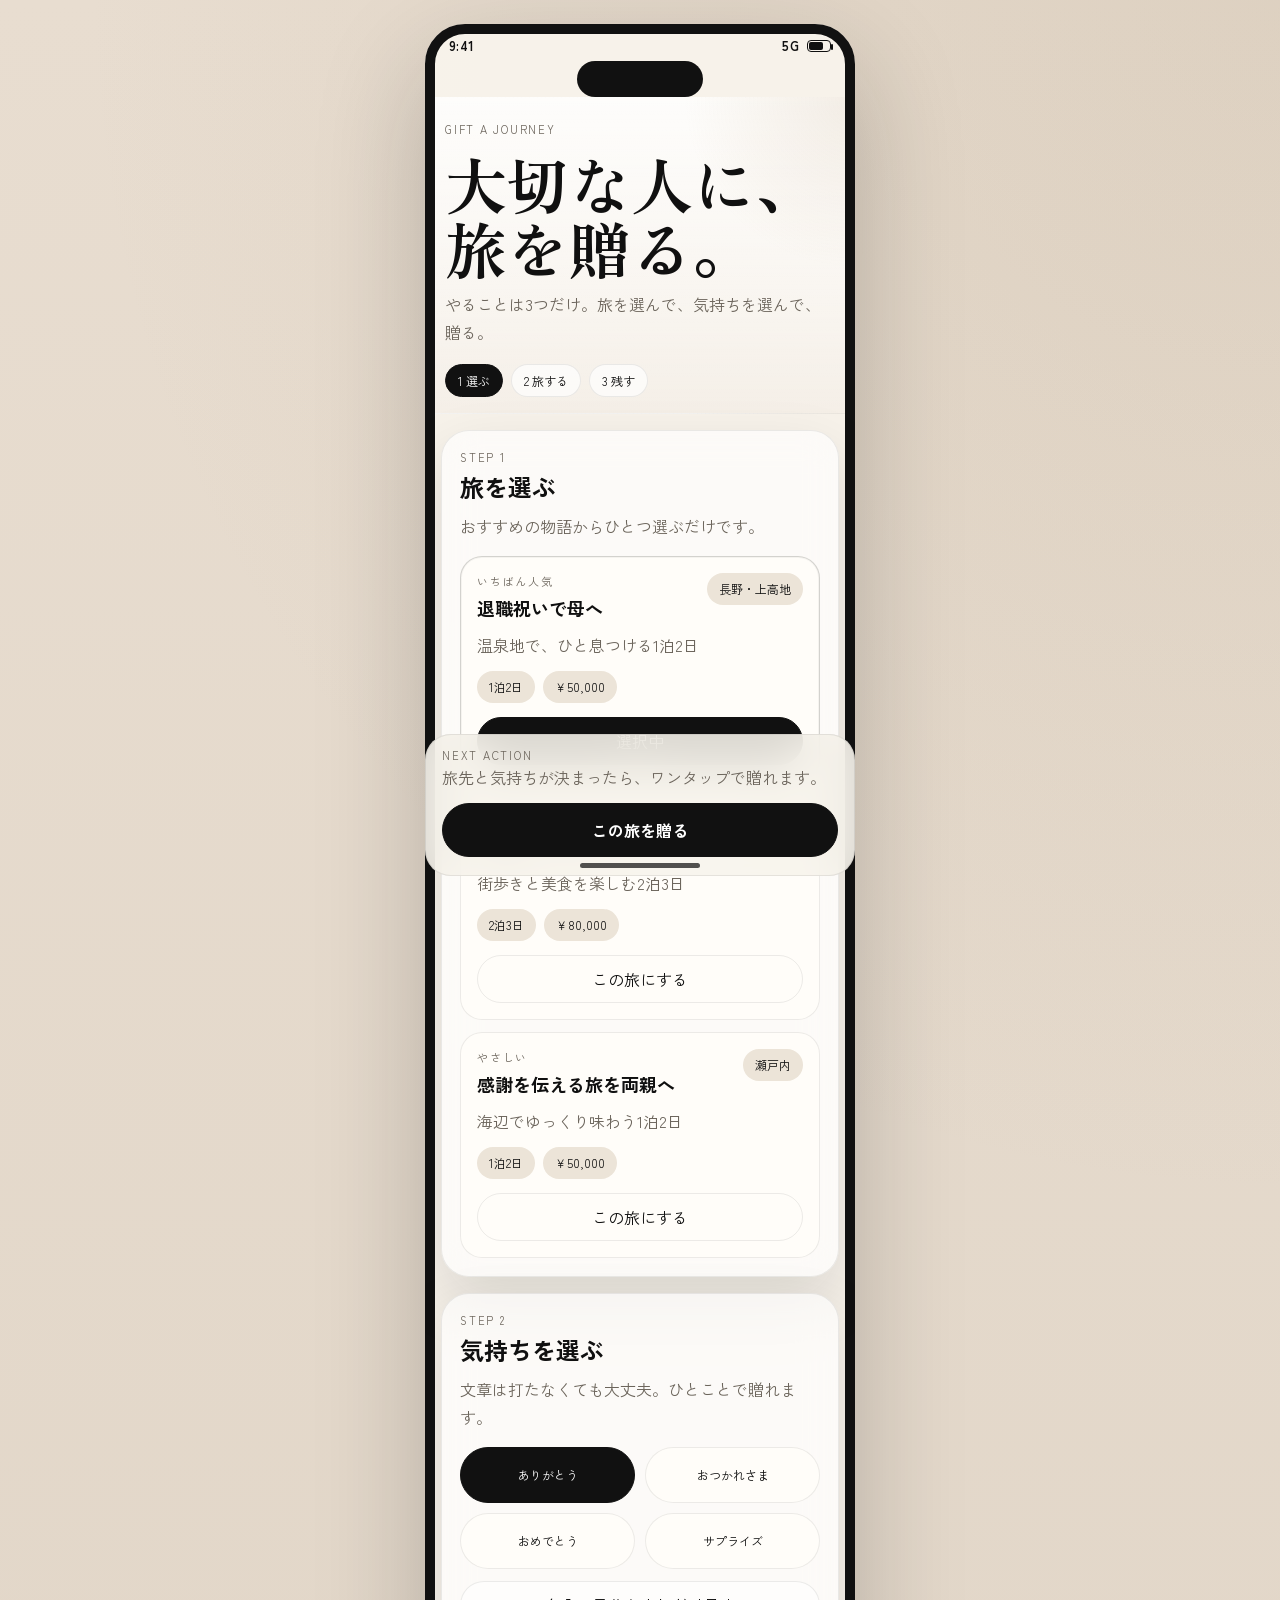
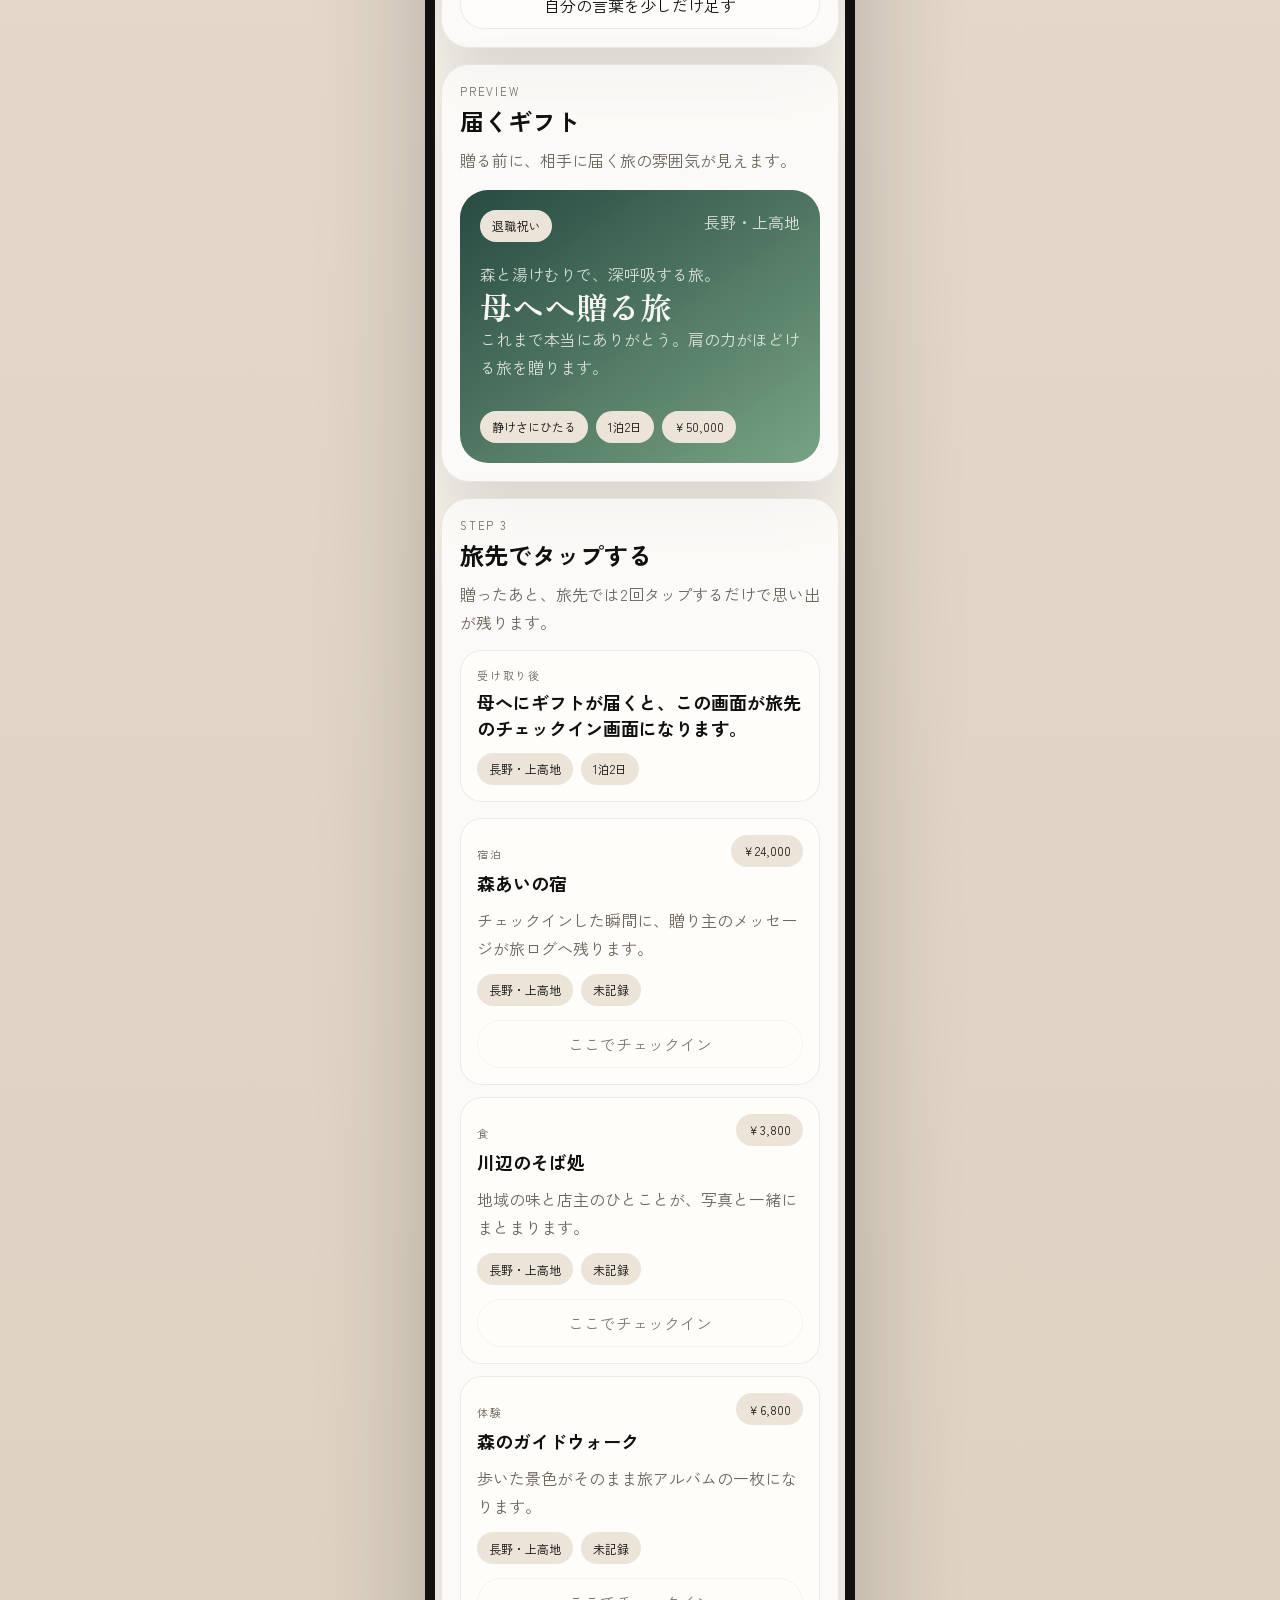
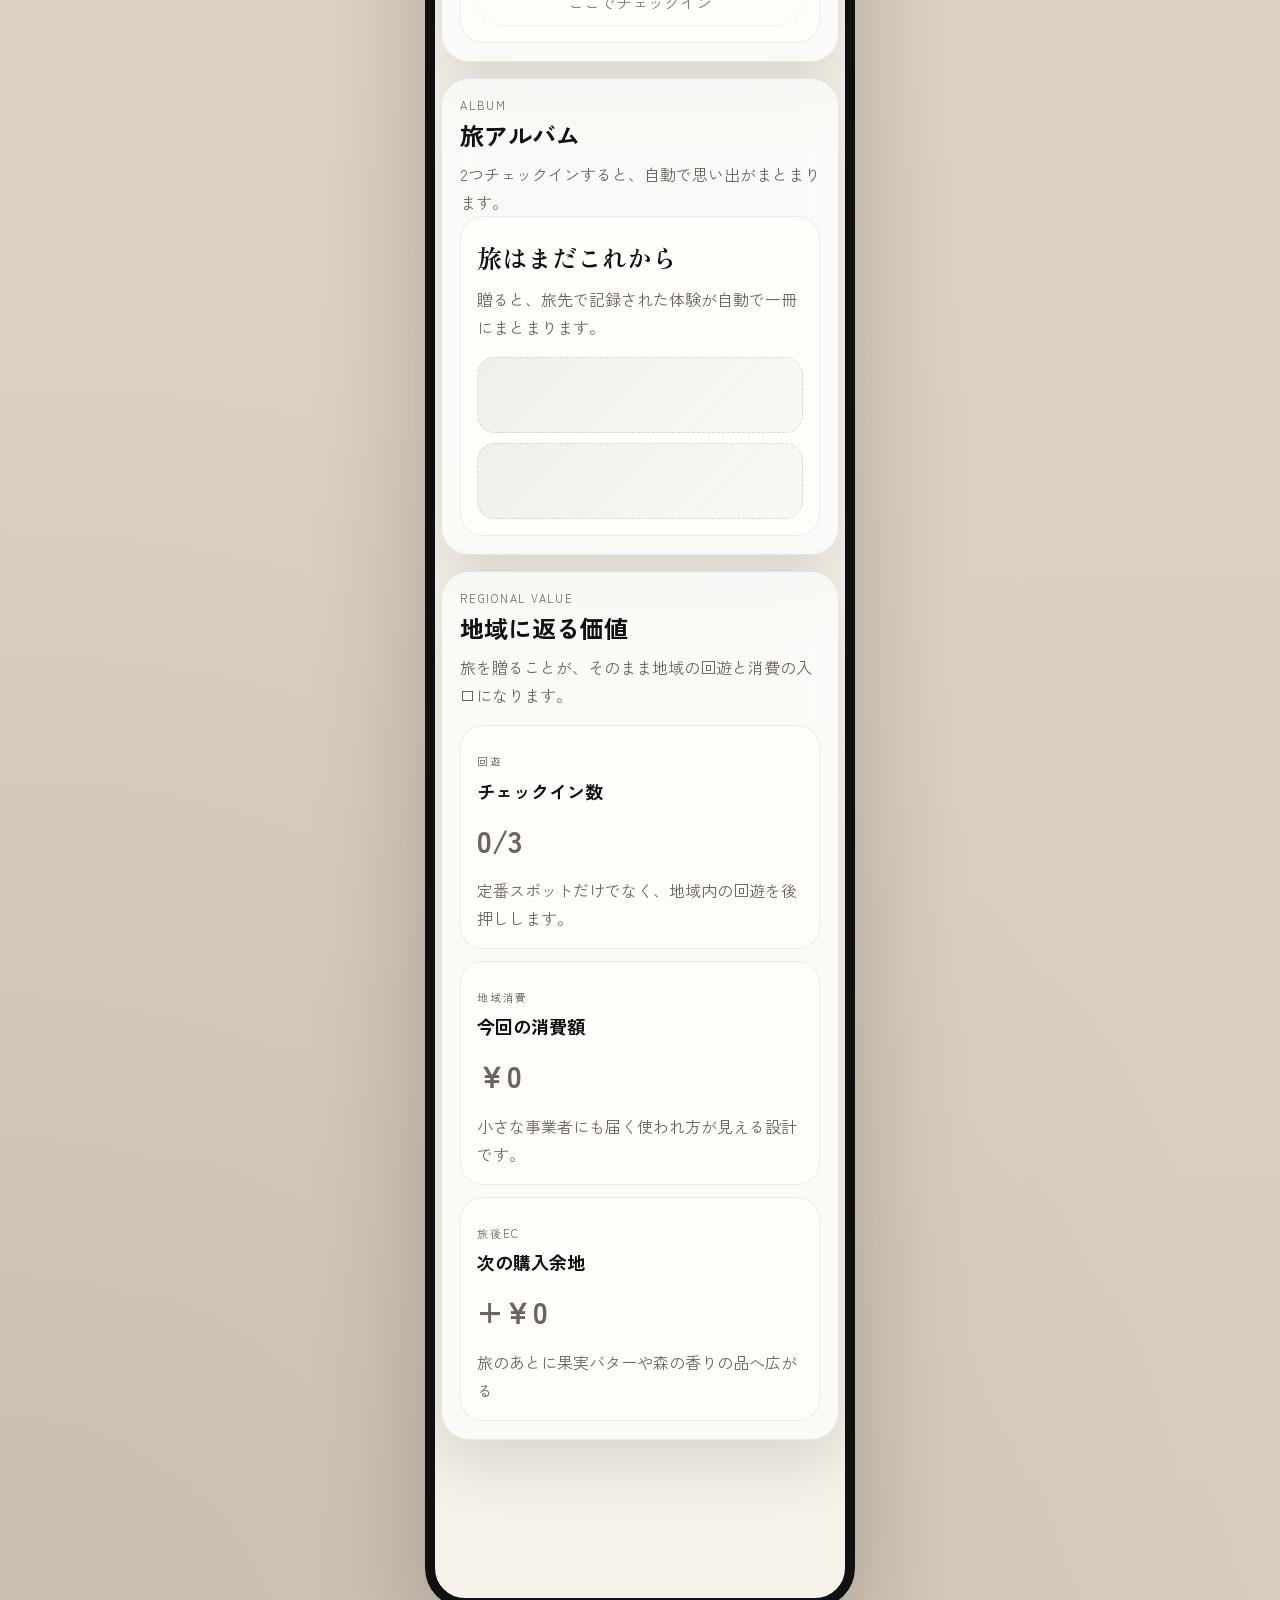
==== index.html @ 123d0a67 "Initial Tabiroku mobile mock" ====
<!DOCTYPE html>
<html lang="ja">
<head>
  <meta charset="UTF-8">
  <meta name="viewport" content="width=device-width, initial-scale=1, viewport-fit=cover">
  <meta name="description" content="旅録は、大切な人に旅を贈って、その体験を記録として残せるモバイルアプリです。">
  <title>旅録</title>
  <link rel="preconnect" href="https://fonts.googleapis.com">
  <link rel="preconnect" href="https://fonts.gstatic.com" crossorigin>
  <link href="https://fonts.googleapis.com/css2?family=Zen+Kaku+Gothic+New:wght@400;500;700&family=Zen+Old+Mincho:wght@500;700&display=swap" rel="stylesheet">
  <link rel="stylesheet" href="styles.css">
</head>
<body>
  <div class="phone-frame">
    <div class="phone-shell">
      <div class="status-bar" aria-hidden="true">
        <span class="status-time">9:41</span>
        <div class="status-icons">
          <span>5G</span>
          <span class="battery"><i></i></span>
        </div>
      </div>
      <div class="dynamic-island" aria-hidden="true"></div>

      <header class="hero-panel">
        <p class="eyebrow">Gift a Journey</p>
        <h1>大切な人に、<br>旅を贈る。</h1>
        <p class="hero-copy">やることは3つだけ。旅を選んで、気持ちを選んで、贈る。</p>
        <div class="hero-steps" aria-label="旅録の流れ">
          <span class="step-pill active" id="stepGift">1 選ぶ</span>
          <span class="step-pill" id="stepTravel">2 旅する</span>
          <span class="step-pill" id="stepAfter">3 残す</span>
        </div>
      </header>

      <main class="app-main">
        <section class="surface-card">
          <div class="section-head">
            <p class="section-label">STEP 1</p>
            <h2>旅を選ぶ</h2>
            <p class="section-copy">おすすめの物語からひとつ選ぶだけです。</p>
          </div>
          <div class="scenario-list" id="scenarioList"></div>
        </section>

        <section class="surface-card">
          <div class="section-head">
            <p class="section-label">STEP 2</p>
            <h2>気持ちを選ぶ</h2>
            <p class="section-copy">文章は打たなくても大丈夫。ひとことで贈れます。</p>
          </div>
          <div class="tone-grid" id="toneList"></div>
          <button class="text-button" id="toggleCustomMessage" type="button">自分の言葉を少しだけ足す</button>
          <label class="custom-message hidden" id="customMessageField">
            <span class="field-label">任意のひとこと</span>
            <input id="customMessage" type="text" maxlength="40" placeholder="例: 次は一緒に行こうね">
          </label>
        </section>

        <section class="surface-card preview-card">
          <div class="section-head">
            <p class="section-label">PREVIEW</p>
            <h2>届くギフト</h2>
            <p class="section-copy">贈る前に、相手に届く旅の雰囲気が見えます。</p>
          </div>
          <article class="gift-card" id="giftCard" aria-live="polite"></article>
        </section>

        <section class="surface-card" id="journeyPanel">
          <div class="section-head">
            <p class="section-label">STEP 3</p>
            <h2>旅先でタップする</h2>
            <p class="section-copy" id="journeySummary"></p>
          </div>
          <div class="journey-banner" id="journeyBanner"></div>
          <div class="stop-list" id="stopList"></div>
        </section>

        <section class="surface-card">
          <div class="section-head">
            <p class="section-label">ALBUM</p>
            <h2>旅アルバム</h2>
            <p class="section-copy">2つチェックインすると、自動で思い出がまとまります。</p>
          </div>
          <div id="albumPanel"></div>
        </section>

        <section class="surface-card" id="impactPanel">
          <div class="section-head">
            <p class="section-label">REGIONAL VALUE</p>
            <h2>地域に返る価値</h2>
            <p class="section-copy" id="impactNote"></p>
          </div>
          <div class="metric-list" id="metricList"></div>
        </section>
      </main>

      <footer class="action-sheet">
        <div class="action-copy">
          <p class="sticky-label">Next Action</p>
          <p class="sticky-text" id="stickyText"></p>
        </div>
        <button class="primary-button" id="primaryAction" type="button"></button>
      </footer>
      <div class="home-indicator" aria-hidden="true"></div>
    </div>
  </div>

  <div class="toast" id="toast" aria-live="polite"></div>

  <div class="celebration" id="celebration" aria-hidden="true">
    <article class="celebration-card">
      <p class="section-label">COMPLETE</p>
      <h2 id="celebrationTitle"></h2>
      <p id="celebrationText"></p>
    </article>
  </div>

  <script src="app.js"></script>
</body>
</html>
---- styles.css ----
:root {
  --bg-top: #e8ddd0;
  --bg-bottom: #d8ccbc;
  --paper: #f7f2ea;
  --paper-strong: #fffdf9;
  --ink: #101010;
  --muted: #6c655c;
  --line: rgba(16, 16, 16, 0.08);
  --line-strong: rgba(16, 16, 16, 0.18);
  --accent: #111111;
  --accent-soft: #ece4d8;
  --success: #638267;
  --success-soft: #dce8db;
  --shadow: 0 24px 60px rgba(16, 16, 16, 0.12);
}

* {
  box-sizing: border-box;
}

html {
  background: linear-gradient(180deg, var(--bg-top), var(--bg-bottom));
}

body {
  margin: 0;
  min-height: 100vh;
  font-family: "Zen Kaku Gothic New", sans-serif;
  color: var(--ink);
  background:
    radial-gradient(circle at top right, rgba(167, 146, 115, 0.16), transparent 24%),
    radial-gradient(circle at bottom left, rgba(17, 17, 17, 0.08), transparent 26%),
    linear-gradient(180deg, var(--bg-top), var(--bg-bottom));
}

button,
input {
  font: inherit;
}

button {
  cursor: pointer;
}

.phone-frame {
  width: min(100%, 430px);
  margin: 0 auto;
  min-height: 100vh;
}

.phone-shell {
  position: relative;
  min-height: 100vh;
  overflow: hidden;
  background: rgba(248, 244, 236, 0.96);
}

.status-bar {
  display: flex;
  justify-content: space-between;
  align-items: center;
  padding: calc(12px + env(safe-area-inset-top)) 24px 0;
  font-size: 13px;
  font-weight: 700;
  letter-spacing: 0.02em;
}

.status-icons {
  display: flex;
  align-items: center;
  gap: 8px;
}

.battery {
  position: relative;
  display: inline-block;
  width: 24px;
  height: 12px;
  padding: 1px;
  border: 1.4px solid currentColor;
  border-radius: 4px;
}

.battery::after {
  content: "";
  position: absolute;
  top: 3px;
  right: -3px;
  width: 2px;
  height: 6px;
  border-radius: 1px;
  background: currentColor;
}

.battery i {
  display: block;
  width: 70%;
  height: 100%;
  border-radius: 2px;
  background: currentColor;
}

.dynamic-island {
  width: 126px;
  height: 36px;
  margin: 6px auto 0;
  border-radius: 999px;
  background: #111111;
}

.hero-panel {
  padding: 24px 20px 16px;
  background:
    radial-gradient(circle at top right, rgba(195, 166, 127, 0.18), transparent 32%),
    linear-gradient(180deg, rgba(255, 255, 255, 0.82), rgba(255, 255, 255, 0.36)),
    linear-gradient(180deg, #f7f2e9, #efe6da);
  border-bottom: 1px solid rgba(16, 16, 16, 0.04);
}

.eyebrow,
.section-label,
.sticky-label {
  margin: 0;
  color: var(--muted);
  font-size: 11px;
  letter-spacing: 0.16em;
  text-transform: uppercase;
}

.hero-panel h1 {
  margin: 14px 0 10px;
  font-family: "Zen Old Mincho", serif;
  font-size: clamp(42px, 15vw, 62px);
  line-height: 1.04;
  font-weight: 700;
}

.hero-copy,
.section-copy,
.scenario-copy,
.card-note,
.card-message,
.journey-summary,
.stop-card p,
.album-copy,
.metric-card p,
.sticky-text,
#celebrationText {
  margin: 0;
  color: var(--muted);
  line-height: 1.75;
}

.hero-steps {
  display: flex;
  flex-wrap: wrap;
  gap: 8px;
  margin-top: 18px;
}

.step-pill,
.tag,
.tone-chip,
.card-chip,
.banner-chip {
  display: inline-flex;
  align-items: center;
  justify-content: center;
  min-height: 32px;
  padding: 7px 12px;
  border-radius: 999px;
  font-size: 12px;
}

.step-pill {
  background: rgba(255, 255, 255, 0.68);
  border: 1px solid var(--line);
}

.step-pill.active {
  color: #ffffff;
  background: var(--accent);
  border-color: var(--accent);
}

.app-main {
  display: grid;
  gap: 16px;
  padding: 16px 16px 168px;
}

.surface-card {
  padding: 18px;
  border-radius: 28px;
  background: rgba(255, 255, 255, 0.64);
  border: 1px solid var(--line);
  box-shadow: var(--shadow);
  backdrop-filter: blur(18px);
}

.section-head h2,
.celebration-card h2 {
  margin: 4px 0 0;
  font-size: 24px;
}

.section-copy {
  margin-top: 8px;
}

.scenario-list,
.stop-list,
.metric-list {
  display: grid;
  gap: 12px;
  margin-top: 16px;
}

.scenario-card,
.stop-card,
.album-box,
.metric-card,
.journey-banner {
  padding: 16px;
  border-radius: 22px;
  border: 1px solid var(--line);
  background: var(--paper-strong);
}

.scenario-card.active {
  border-color: var(--line-strong);
  box-shadow: inset 0 0 0 1px rgba(16, 16, 16, 0.04);
}

.scenario-top,
.card-top,
.stop-top {
  display: flex;
  justify-content: space-between;
  align-items: start;
  gap: 12px;
}

.scenario-card h3,
.journey-banner h3,
.stop-card h3,
.album-box h3,
.metric-card h3 {
  margin: 6px 0 0;
  font-size: 18px;
}

.scenario-copy {
  margin-top: 10px;
}

.scenario-tags,
.card-chip-list,
.stop-meta {
  display: flex;
  flex-wrap: wrap;
  gap: 8px;
  margin-top: 12px;
}

.tag,
.card-chip,
.banner-chip {
  color: var(--ink);
  background: var(--accent-soft);
}

.tone-grid {
  display: grid;
  grid-template-columns: repeat(2, minmax(0, 1fr));
  gap: 10px;
  margin-top: 16px;
}

.tone-chip {
  width: 100%;
  min-height: 56px;
  padding: 12px;
  color: var(--ink);
  background: var(--paper-strong);
  border: 1px solid var(--line);
  text-align: center;
}

.tone-chip.active {
  color: #ffffff;
  background: var(--accent);
  border-color: var(--accent);
}

.select-button,
.check-button,
.text-button,
.primary-button {
  min-height: 48px;
  border-radius: 999px;
  border: 1px solid var(--line);
}

.select-button,
.check-button,
.text-button {
  width: 100%;
  color: var(--ink);
  background: transparent;
}

.select-button,
.check-button {
  margin-top: 14px;
}

.select-button.active {
  color: #ffffff;
  background: var(--accent);
  border-color: var(--accent);
}

.text-button {
  margin-top: 12px;
  background: rgba(255, 255, 255, 0.58);
}

.custom-message {
  display: grid;
  gap: 8px;
  margin-top: 12px;
}

.custom-message.hidden {
  display: none;
}

.field-label {
  color: var(--muted);
  font-size: 13px;
}

.custom-message input {
  width: 100%;
  min-height: 48px;
  padding: 0 16px;
  border-radius: 16px;
  border: 1px solid var(--line);
  outline: none;
  background: #ffffff;
  color: var(--ink);
}

.custom-message input:focus {
  border-color: var(--line-strong);
}

.preview-card {
  overflow: hidden;
}

.gift-card {
  display: grid;
  gap: 18px;
  min-height: 250px;
  margin-top: 16px;
  padding: 20px;
  border-radius: 28px;
  color: #f6f5f0;
}

.card-id,
.card-note,
.card-message {
  color: rgba(246, 245, 240, 0.84);
}

.card-title {
  margin: 0;
  font-family: "Zen Old Mincho", serif;
  font-size: 32px;
  line-height: 1.15;
}

.journey-banner {
  margin-top: 14px;
}

.stop-card.checked {
  background: var(--success-soft);
  border-color: rgba(99, 130, 103, 0.24);
}

.stop-card p,
.album-copy,
.metric-card p {
  margin-top: 10px;
}

.check-button[disabled] {
  opacity: 0.54;
  cursor: default;
}

.album-box h3 {
  font-family: "Zen Old Mincho", serif;
  font-size: 25px;
}

.album-empty,
.album-photos {
  display: grid;
  gap: 10px;
  margin-top: 16px;
}

.album-placeholder {
  min-height: 76px;
  border-radius: 18px;
  border: 1px dashed rgba(16, 16, 16, 0.12);
  background: linear-gradient(135deg, rgba(16, 16, 16, 0.06), rgba(16, 16, 16, 0.02));
}

.album-photo {
  display: flex;
  align-items: flex-end;
  min-height: 98px;
  padding: 14px;
  border-radius: 20px;
  color: #ffffff;
  font-size: 14px;
  line-height: 1.6;
}

.metric-value {
  margin-top: 10px;
  font-size: 30px;
  font-weight: 700;
}

.action-sheet {
  position: fixed;
  left: 50%;
  bottom: 0;
  transform: translateX(-50%);
  width: min(100%, 430px);
  display: grid;
  gap: 12px;
  padding: 12px 16px calc(18px + env(safe-area-inset-bottom));
  background: rgba(248, 244, 236, 0.88);
  border-top: 1px solid rgba(16, 16, 16, 0.08);
  backdrop-filter: blur(22px);
}

.primary-button {
  width: 100%;
  min-height: 54px;
  color: #ffffff;
  background: var(--accent);
  border-color: var(--accent);
  font-weight: 700;
}

.home-indicator {
  position: fixed;
  left: 50%;
  bottom: 8px;
  transform: translateX(-50%);
  width: 120px;
  height: 5px;
  border-radius: 999px;
  background: rgba(17, 17, 17, 0.72);
  pointer-events: none;
}

.toast {
  position: fixed;
  top: calc(58px + env(safe-area-inset-top));
  left: 50%;
  z-index: 30;
  max-width: calc(100% - 48px);
  padding: 12px 16px;
  border-radius: 18px;
  color: #ffffff;
  background: rgba(17, 17, 17, 0.92);
  transform: translateX(-50%) translateY(-12px);
  opacity: 0;
  pointer-events: none;
  transition: opacity 180ms ease, transform 180ms ease;
}

.toast.show {
  opacity: 1;
  transform: translateX(-50%) translateY(0);
}

.celebration {
  position: fixed;
  inset: 0;
  display: grid;
  place-items: end center;
  padding: 16px;
  background: rgba(16, 16, 16, 0.26);
  opacity: 0;
  pointer-events: none;
  transition: opacity 220ms ease;
}

.celebration.show {
  opacity: 1;
  pointer-events: auto;
}

.celebration-card {
  width: min(100%, 398px);
  padding: 22px;
  border-radius: 28px;
  background: var(--paper-strong);
  box-shadow: 0 24px 72px rgba(16, 16, 16, 0.18);
}

@media (min-width: 520px) {
  body {
    padding: 24px 0;
  }

  .phone-shell {
    min-height: calc(100vh - 48px);
    border-radius: 40px;
    box-shadow: 0 40px 110px rgba(16, 16, 16, 0.22);
    outline: 10px solid #111111;
    outline-offset: -10px;
  }

  .action-sheet {
    bottom: 24px;
    border-radius: 26px;
    border: 1px solid rgba(16, 16, 16, 0.08);
  }

  .home-indicator {
    bottom: 32px;
  }
}
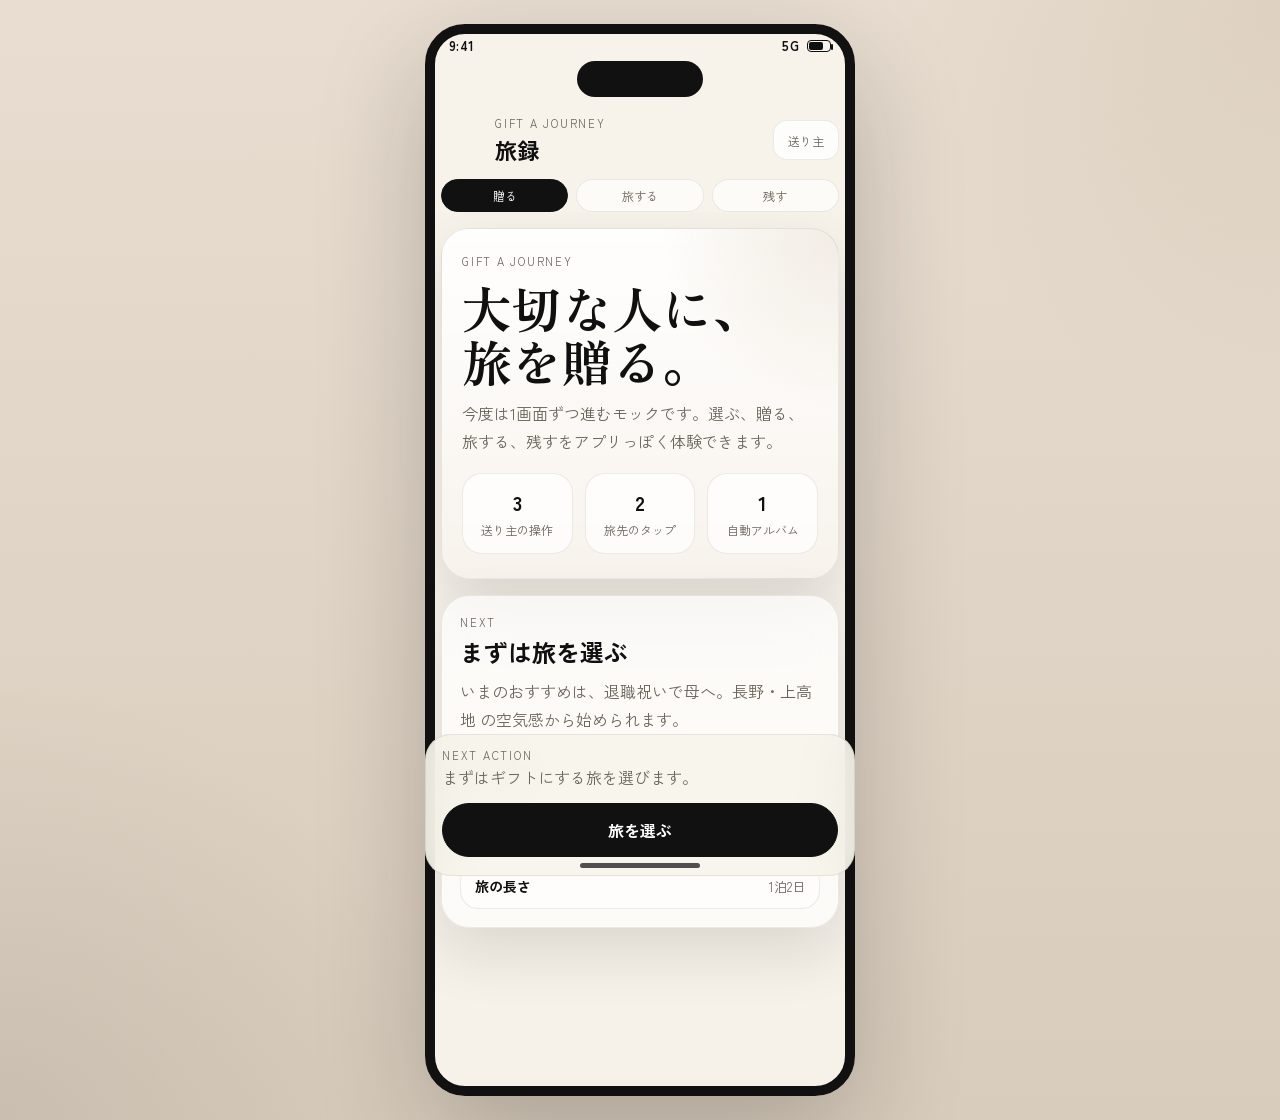
==== commit 6e438990: "Convert mock to screen-based mobile flow" ====
--- a/index.html
+++ b/index.html
@@ -22,77 +22,23 @@
       </div>
       <div class="dynamic-island" aria-hidden="true"></div>
 
-      <header class="hero-panel">
-        <p class="eyebrow">Gift a Journey</p>
-        <h1>大切な人に、<br>旅を贈る。</h1>
-        <p class="hero-copy">やることは3つだけ。旅を選んで、気持ちを選んで、贈る。</p>
-        <div class="hero-steps" aria-label="旅録の流れ">
-          <span class="step-pill active" id="stepGift">1 選ぶ</span>
-          <span class="step-pill" id="stepTravel">2 旅する</span>
-          <span class="step-pill" id="stepAfter">3 残す</span>
+      <header class="nav-bar">
+        <button class="nav-button hidden" id="navBack" type="button" aria-label="前の画面へ">‹</button>
+        <div class="nav-copy">
+          <p class="eyebrow" id="navEyebrow">Gift a Journey</p>
+          <h1 id="navTitle">旅録</h1>
         </div>
+        <div class="nav-badge" id="navBadge">送り主</div>
       </header>
 
-      <main class="app-main">
-        <section class="surface-card">
-          <div class="section-head">
-            <p class="section-label">STEP 1</p>
-            <h2>旅を選ぶ</h2>
-            <p class="section-copy">おすすめの物語からひとつ選ぶだけです。</p>
-          </div>
-          <div class="scenario-list" id="scenarioList"></div>
-        </section>
+      <div class="phase-strip" aria-label="旅録の流れ">
+        <span class="phase-pill active" id="phaseGift">贈る</span>
+        <span class="phase-pill" id="phaseTravel">旅する</span>
+        <span class="phase-pill" id="phaseAfter">残す</span>
+      </div>
 
-        <section class="surface-card">
-          <div class="section-head">
-            <p class="section-label">STEP 2</p>
-            <h2>気持ちを選ぶ</h2>
-            <p class="section-copy">文章は打たなくても大丈夫。ひとことで贈れます。</p>
-          </div>
-          <div class="tone-grid" id="toneList"></div>
-          <button class="text-button" id="toggleCustomMessage" type="button">自分の言葉を少しだけ足す</button>
-          <label class="custom-message hidden" id="customMessageField">
-            <span class="field-label">任意のひとこと</span>
-            <input id="customMessage" type="text" maxlength="40" placeholder="例: 次は一緒に行こうね">
-          </label>
-        </section>
-
-        <section class="surface-card preview-card">
-          <div class="section-head">
-            <p class="section-label">PREVIEW</p>
-            <h2>届くギフト</h2>
-            <p class="section-copy">贈る前に、相手に届く旅の雰囲気が見えます。</p>
-          </div>
-          <article class="gift-card" id="giftCard" aria-live="polite"></article>
-        </section>
-
-        <section class="surface-card" id="journeyPanel">
-          <div class="section-head">
-            <p class="section-label">STEP 3</p>
-            <h2>旅先でタップする</h2>
-            <p class="section-copy" id="journeySummary"></p>
-          </div>
-          <div class="journey-banner" id="journeyBanner"></div>
-          <div class="stop-list" id="stopList"></div>
-        </section>
-
-        <section class="surface-card">
-          <div class="section-head">
-            <p class="section-label">ALBUM</p>
-            <h2>旅アルバム</h2>
-            <p class="section-copy">2つチェックインすると、自動で思い出がまとまります。</p>
-          </div>
-          <div id="albumPanel"></div>
-        </section>
-
-        <section class="surface-card" id="impactPanel">
-          <div class="section-head">
-            <p class="section-label">REGIONAL VALUE</p>
-            <h2>地域に返る価値</h2>
-            <p class="section-copy" id="impactNote"></p>
-          </div>
-          <div class="metric-list" id="metricList"></div>
-        </section>
+      <main class="screen-shell" id="screenShell">
+        <div class="screen-view is-forward" id="screenView" aria-live="polite"></div>
       </main>
 
       <footer class="action-sheet">
@@ -102,6 +48,7 @@
         </div>
         <button class="primary-button" id="primaryAction" type="button"></button>
       </footer>
+
       <div class="home-indicator" aria-hidden="true"></div>
     </div>
   </div>
--- a/styles.css
+++ b/styles.css
@@ -50,6 +50,8 @@
 
 .phone-shell {
   position: relative;
+  display: flex;
+  flex-direction: column;
   min-height: 100vh;
   overflow: hidden;
   background: rgba(248, 244, 236, 0.96);
@@ -108,13 +110,50 @@
   background: #111111;
 }
 
-.hero-panel {
-  padding: 24px 20px 16px;
-  background:
-    radial-gradient(circle at top right, rgba(195, 166, 127, 0.18), transparent 32%),
-    linear-gradient(180deg, rgba(255, 255, 255, 0.82), rgba(255, 255, 255, 0.36)),
-    linear-gradient(180deg, #f7f2e9, #efe6da);
-  border-bottom: 1px solid rgba(16, 16, 16, 0.04);
+.nav-bar {
+  display: grid;
+  grid-template-columns: 42px minmax(0, 1fr) auto;
+  gap: 12px;
+  align-items: center;
+  padding: 18px 16px 0;
+}
+
+.nav-button,
+.nav-badge {
+  min-height: 40px;
+  border-radius: 14px;
+}
+
+.nav-button {
+  display: inline-grid;
+  place-items: center;
+  width: 42px;
+  padding: 0;
+  border: 1px solid var(--line);
+  background: rgba(255, 255, 255, 0.78);
+  font-size: 28px;
+  line-height: 1;
+}
+
+.nav-button.hidden {
+  opacity: 0;
+  pointer-events: none;
+}
+
+.nav-copy h1 {
+  margin: 2px 0 0;
+  font-size: 22px;
+}
+
+.nav-badge {
+  display: inline-flex;
+  align-items: center;
+  padding: 0 14px;
+  background: rgba(255, 255, 255, 0.78);
+  border: 1px solid var(--line);
+  color: var(--muted);
+  font-size: 12px;
+  white-space: nowrap;
 }
 
 .eyebrow,
@@ -127,38 +166,13 @@
   text-transform: uppercase;
 }
 
-.hero-panel h1 {
-  margin: 14px 0 10px;
-  font-family: "Zen Old Mincho", serif;
-  font-size: clamp(42px, 15vw, 62px);
-  line-height: 1.04;
-  font-weight: 700;
-}
-
-.hero-copy,
-.section-copy,
-.scenario-copy,
-.card-note,
-.card-message,
-.journey-summary,
-.stop-card p,
-.album-copy,
-.metric-card p,
-.sticky-text,
-#celebrationText {
-  margin: 0;
-  color: var(--muted);
-  line-height: 1.75;
-}
-
-.hero-steps {
+.phase-strip {
   display: flex;
-  flex-wrap: wrap;
   gap: 8px;
-  margin-top: 18px;
-}
-
-.step-pill,
+  padding: 14px 16px 0;
+}
+
+.phase-pill,
 .tag,
 .tone-chip,
 .card-chip,
@@ -172,66 +186,184 @@
   font-size: 12px;
 }
 
-.step-pill {
-  background: rgba(255, 255, 255, 0.68);
-  border: 1px solid var(--line);
-}
-
-.step-pill.active {
+.phase-pill {
+  flex: 1;
+  color: var(--muted);
+  background: rgba(255, 255, 255, 0.62);
+  border: 1px solid var(--line);
+}
+
+.phase-pill.active {
   color: #ffffff;
   background: var(--accent);
   border-color: var(--accent);
 }
 
-.app-main {
+.screen-shell {
+  flex: 1;
+  overflow-y: auto;
+  padding: 16px 16px 168px;
+  -webkit-overflow-scrolling: touch;
+}
+
+.screen-view {
   display: grid;
   gap: 16px;
-  padding: 16px 16px 168px;
-}
-
-.surface-card {
-  padding: 18px;
-  border-radius: 28px;
-  background: rgba(255, 255, 255, 0.64);
-  border: 1px solid var(--line);
-  box-shadow: var(--shadow);
-  backdrop-filter: blur(18px);
-}
-
-.section-head h2,
-.celebration-card h2 {
-  margin: 4px 0 0;
-  font-size: 24px;
-}
-
-.section-copy {
-  margin-top: 8px;
-}
-
-.scenario-list,
-.stop-list,
-.metric-list {
-  display: grid;
-  gap: 12px;
-  margin-top: 16px;
-}
-
+  align-content: start;
+  min-height: 100%;
+}
+
+.screen-view.is-forward {
+  animation: slide-forward 280ms cubic-bezier(0.22, 1, 0.36, 1);
+}
+
+.screen-view.is-back {
+  animation: slide-back 240ms cubic-bezier(0.22, 1, 0.36, 1);
+}
+
+@keyframes slide-forward {
+  from {
+    opacity: 0;
+    transform: translateX(26px);
+  }
+
+  to {
+    opacity: 1;
+    transform: translateX(0);
+  }
+}
+
+@keyframes slide-back {
+  from {
+    opacity: 0;
+    transform: translateX(-18px);
+  }
+
+  to {
+    opacity: 1;
+    transform: translateX(0);
+  }
+}
+
+.hero-card,
+.surface-card,
+.journey-banner,
 .scenario-card,
 .stop-card,
 .album-box,
 .metric-card,
-.journey-banner {
+.summary-card,
+.message-card {
+  border-radius: 28px;
+  border: 1px solid var(--line);
+  box-shadow: var(--shadow);
+  backdrop-filter: blur(18px);
+}
+
+.hero-card,
+.surface-card {
+  padding: 18px;
+  background: rgba(255, 255, 255, 0.66);
+}
+
+.hero-card {
+  padding: 24px 20px;
+  background:
+    radial-gradient(circle at top right, rgba(195, 166, 127, 0.2), transparent 34%),
+    linear-gradient(180deg, rgba(255, 255, 255, 0.9), rgba(255, 255, 255, 0.5)),
+    linear-gradient(180deg, #f8f3ea, #efe5d8);
+}
+
+.hero-title {
+  margin: 12px 0 12px;
+  font-family: "Zen Old Mincho", serif;
+  font-size: clamp(34px, 12vw, 50px);
+  line-height: 1.06;
+}
+
+.hero-copy,
+.section-copy,
+.scenario-copy,
+.card-note,
+.card-message,
+.journey-summary,
+.stop-card p,
+.album-copy,
+.metric-card p,
+.sticky-text,
+#celebrationText,
+.quote-copy {
+  margin: 0;
+  color: var(--muted);
+  line-height: 1.75;
+}
+
+.hero-metrics,
+.detail-grid,
+.scenario-list,
+.stop-list,
+.metric-list {
+  display: grid;
+  gap: 12px;
+}
+
+.hero-metrics {
+  grid-template-columns: repeat(3, minmax(0, 1fr));
+  margin-top: 18px;
+}
+
+.metric-mini {
+  padding: 14px 12px;
+  border-radius: 20px;
+  background: rgba(255, 255, 255, 0.74);
+  border: 1px solid var(--line);
+  text-align: center;
+}
+
+.metric-mini strong {
+  display: block;
+  font-size: 20px;
+}
+
+.metric-mini span {
+  display: block;
+  margin-top: 4px;
+  color: var(--muted);
+  font-size: 12px;
+  line-height: 1.5;
+}
+
+.section-head h2 {
+  margin: 4px 0 0;
+  font-size: 24px;
+}
+
+.section-copy {
+  margin-top: 8px;
+}
+
+.summary-card,
+.message-card,
+.journey-banner,
+.scenario-card,
+.stop-card,
+.album-box,
+.metric-card {
   padding: 16px;
-  border-radius: 22px;
-  border: 1px solid var(--line);
   background: var(--paper-strong);
 }
 
-.scenario-card.active {
-  border-color: var(--line-strong);
-  box-shadow: inset 0 0 0 1px rgba(16, 16, 16, 0.04);
-}
-
+.summary-card h3,
+.journey-banner h3,
+.scenario-card h3,
+.stop-card h3,
+.album-box h3,
+.metric-card h3 {
+  margin: 6px 0 0;
+  font-size: 18px;
+}
+
+.summary-row,
 .scenario-top,
 .card-top,
 .stop-top {
@@ -241,13 +373,47 @@
   gap: 12px;
 }
 
-.scenario-card h3,
-.journey-banner h3,
-.stop-card h3,
-.album-box h3,
-.metric-card h3 {
-  margin: 6px 0 0;
-  font-size: 18px;
+.summary-copy {
+  margin-top: 10px;
+  color: var(--muted);
+  line-height: 1.75;
+}
+
+.detail-grid {
+  margin-top: 14px;
+}
+
+.detail-item {
+  display: flex;
+  justify-content: space-between;
+  align-items: center;
+  gap: 10px;
+  padding: 12px 14px;
+  border-radius: 18px;
+  border: 1px solid var(--line);
+  background: rgba(255, 255, 255, 0.54);
+}
+
+.detail-item strong {
+  font-size: 14px;
+}
+
+.detail-item span {
+  color: var(--muted);
+  font-size: 13px;
+  text-align: right;
+}
+
+.tag,
+.card-chip,
+.banner-chip {
+  color: var(--ink);
+  background: var(--accent-soft);
+}
+
+.scenario-card.active {
+  border-color: var(--line-strong);
+  box-shadow: inset 0 0 0 1px rgba(16, 16, 16, 0.04);
 }
 
 .scenario-copy {
@@ -263,13 +429,6 @@
   margin-top: 12px;
 }
 
-.tag,
-.card-chip,
-.banner-chip {
-  color: var(--ink);
-  background: var(--accent-soft);
-}
-
 .tone-grid {
   display: grid;
   grid-template-columns: repeat(2, minmax(0, 1fr));
@@ -296,6 +455,7 @@
 .select-button,
 .check-button,
 .text-button,
+.secondary-button,
 .primary-button {
   min-height: 48px;
   border-radius: 999px;
@@ -304,7 +464,8 @@
 
 .select-button,
 .check-button,
-.text-button {
+.text-button,
+.secondary-button {
   width: 100%;
   color: var(--ink);
   background: transparent;
@@ -315,13 +476,15 @@
   margin-top: 14px;
 }
 
-.select-button.active {
+.select-button.active,
+.secondary-button.dark {
   color: #ffffff;
   background: var(--accent);
   border-color: var(--accent);
 }
 
-.text-button {
+.text-button,
+.secondary-button {
   margin-top: 12px;
   background: rgba(255, 255, 255, 0.58);
 }
@@ -356,15 +519,15 @@
   border-color: var(--line-strong);
 }
 
-.preview-card {
-  overflow: hidden;
+.quote-copy {
+  margin-top: 10px;
+  font-size: 18px;
 }
 
 .gift-card {
   display: grid;
   gap: 18px;
-  min-height: 250px;
-  margin-top: 16px;
+  min-height: 260px;
   padding: 20px;
   border-radius: 28px;
   color: #f6f5f0;
@@ -384,7 +547,7 @@
 }
 
 .journey-banner {
-  margin-top: 14px;
+  margin-top: 0;
 }
 
 .stop-card.checked {
@@ -398,8 +561,9 @@
   margin-top: 10px;
 }
 
-.check-button[disabled] {
-  opacity: 0.54;
+.check-button[disabled],
+.primary-button[disabled] {
+  opacity: 0.48;
   cursor: default;
 }
 
@@ -448,7 +612,7 @@
   display: grid;
   gap: 12px;
   padding: 12px 16px calc(18px + env(safe-area-inset-bottom));
-  background: rgba(248, 244, 236, 0.88);
+  background: rgba(248, 244, 236, 0.9);
   border-top: 1px solid rgba(16, 16, 16, 0.08);
   backdrop-filter: blur(22px);
 }
